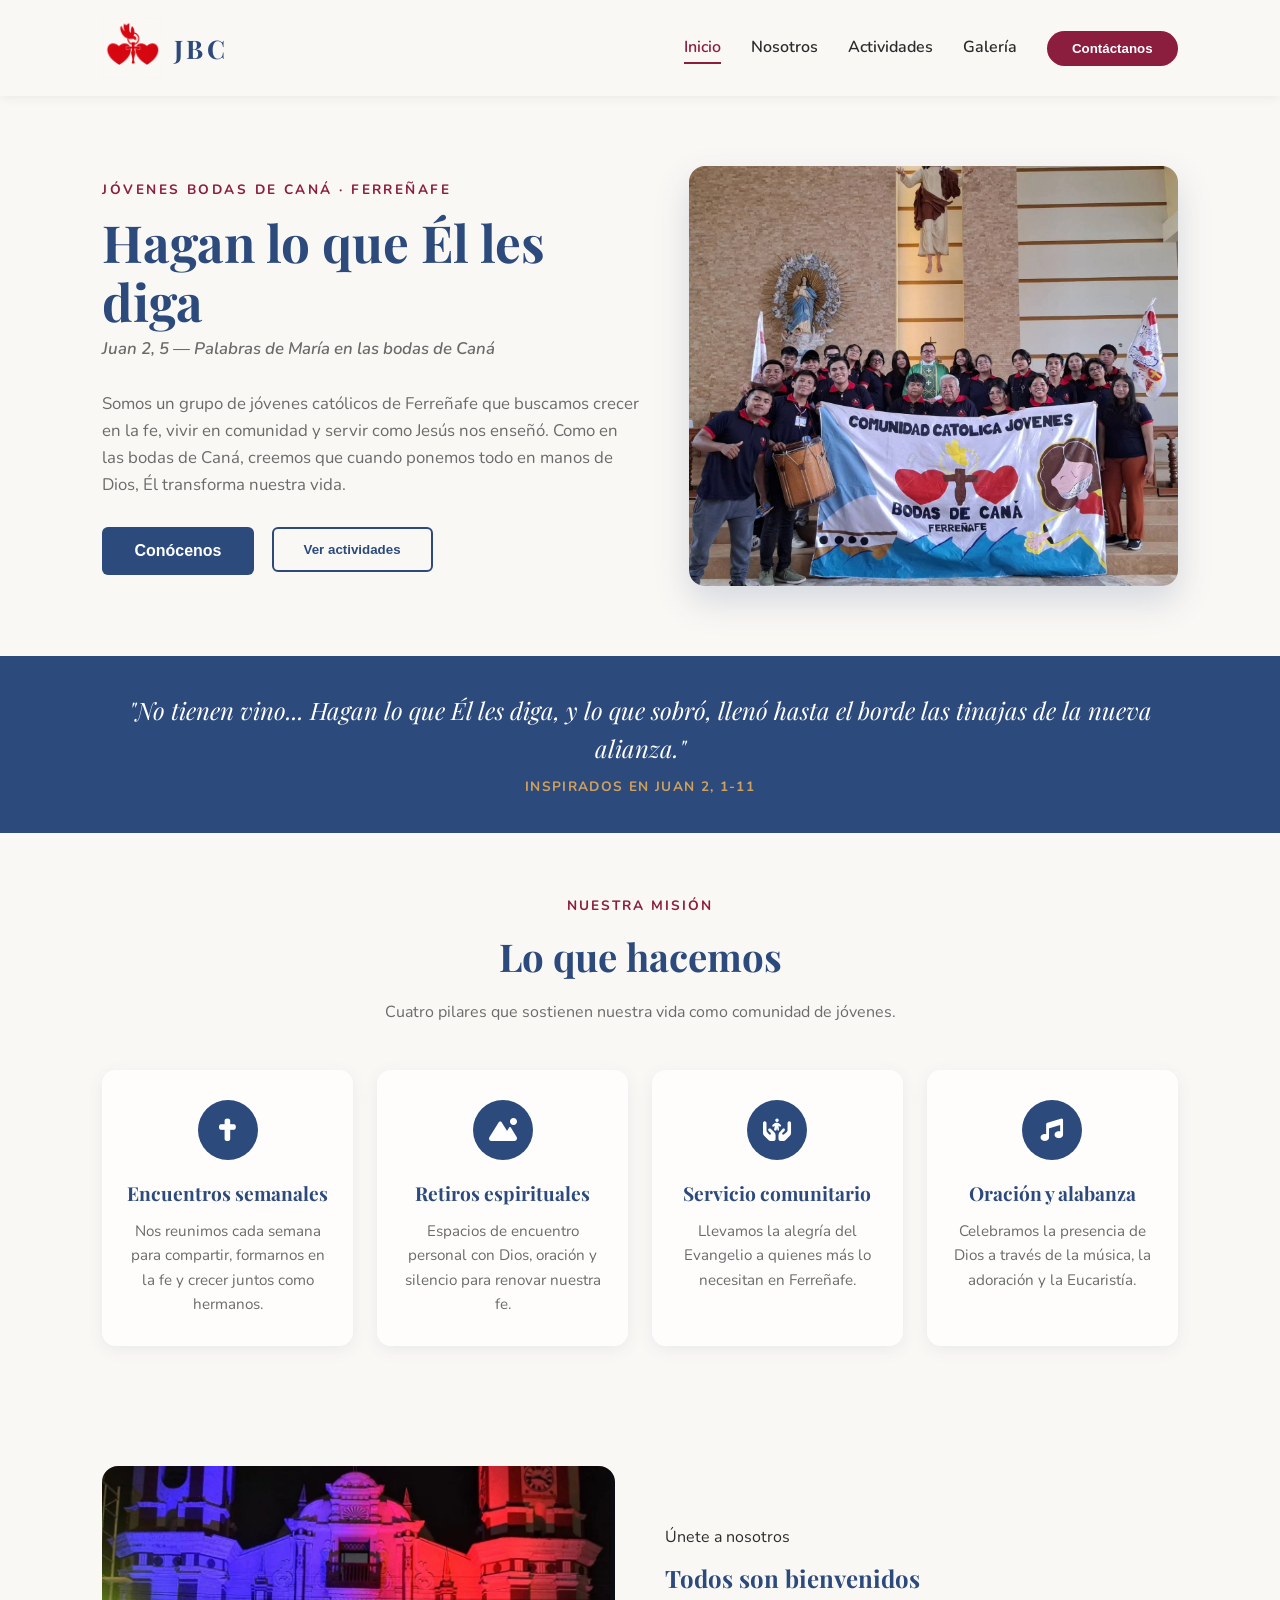
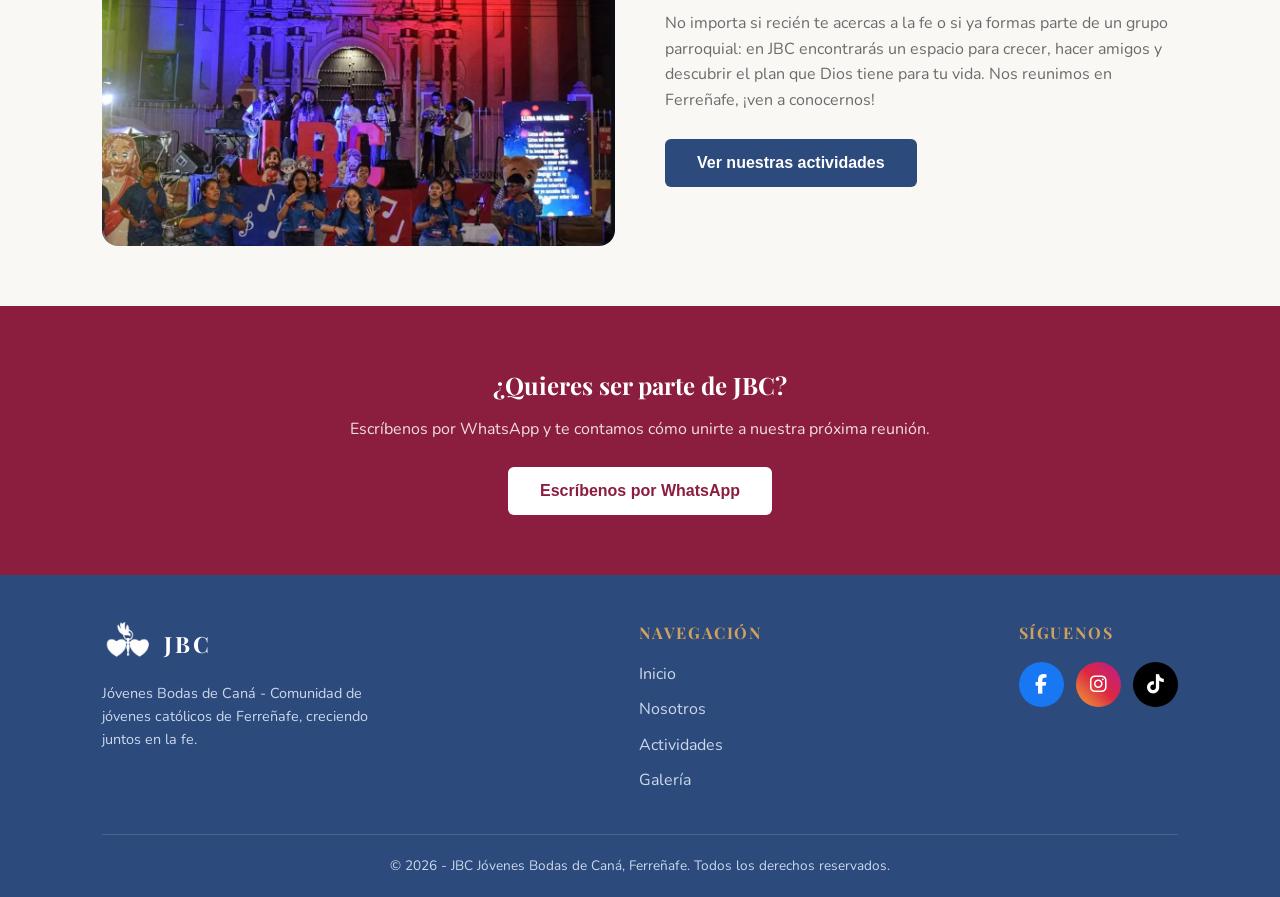
==== index.html @ 8af9268d "Add files via upload" ====
<!DOCTYPE html>
<html lang="es">
<head>
    <meta charset="UTF-8">
    <meta name="viewport" content="width=device-width, initial-scale=1.0">
    <title>JBC - Jóvenes Bodas de Caná</title>
    <link rel="stylesheet" href="estilo-base.css">
    <link rel="stylesheet" href="estilo-inicio.css">
    <link rel="icon" href="LOGO-BLANCO.png" type="image/x-icon">
    <link rel="stylesheet" href="https://cdnjs.cloudflare.com/ajax/libs/font-awesome/6.5.0/css/all.min.css">
    <link rel="preconnect" href="https://fonts.googleapis.com">
    <link href="https://fonts.googleapis.com/css2?family=Playfair+Display:wght@600;700&family=Nunito:wght@400;600;700&display=swap" rel="stylesheet">
</head>
<body>

    <!-- Navegación -->
    <nav class="navbar">
        <div class="logo">
            <img src="JBC-LOGO.png" alt="Logo JBC">
            <strong>JBC</strong>
        </div>
        <ul class="nav-links">
            <li><a href="index.html" class="active">Inicio</a></li>
            <li><a href="nosotros.html">Nosotros</a></li>
            <li><a href="actividades.html">Actividades</a></li>
            <li><a href="galeria.html">Galería</a></li>
            <li><a href="https://wa.me/51992684999" target="_blank"><button class="btn-contacto">Contáctanos</button></a></li>
        </ul>
    </nav>

    <!-- HERO -->
    <header class="hero">
        <div class="hero-text fade-in">
            <span class="hero-eyebrow">Jóvenes Bodas de Caná · Ferreñafe</span>
            <h1>Hagan lo que Él les diga</h1>
            <p class="hero-cita-ref">Juan 2, 5 — Palabras de María en las bodas de Caná</p>
            <p>
                Somos un grupo de jóvenes católicos de Ferreñafe que buscamos crecer en
                la fe, vivir en comunidad y servir como Jesús nos enseñó. Como en las
                bodas de Caná, creemos que cuando ponemos todo en manos de Dios,
                Él transforma nuestra vida.
            </p>
            <div class="hero-botones">
                <a href="nosotros.html"><button class="btn-main">Conócenos</button></a>
                <a href="actividades.html"><button class="btn-outline">Ver actividades</button></a>
            </div>
        </div>
        <div class="hero-img fade-in">
            <img src="JBC-REUNIDOS.jpg" alt="Jóvenes de la comunidad JBC reunidos">
        </div>
    </header>

    <!-- FRANJA DE VERSÍCULO -->
    <section class="franja-cita">
        <p class="versiculo">"No tienen vino... Hagan lo que Él les diga, y lo que sobró,
            llenó hasta el borde las tinajas de la nueva alianza."</p>
        <p class="referencia">Inspirados en Juan 2, 1-11</p>
    </section>

    <!-- LO QUE HACEMOS -->
    <main class="container">
        <div class="section-header">
            <span class="eyebrow">Nuestra misión</span>
            <h2>Lo que hacemos</h2>
            <p>Cuatro pilares que sostienen nuestra vida como comunidad de jóvenes.</p>
        </div>
        <div class="grid">
            <div class="card fade-in">
                <div class="card-icono"><i class="fa-solid fa-cross"></i></div>
                <h3>Encuentros semanales</h3>
                <p>Nos reunimos cada semana para compartir, formarnos en la fe y crecer juntos como hermanos.</p>
            </div>
            <div class="card fade-in">
                <div class="card-icono"><i class="fa-solid fa-mountain-sun"></i></div>
                <h3>Retiros espirituales</h3>
                <p>Espacios de encuentro personal con Dios, oración y silencio para renovar nuestra fe.</p>
            </div>
            <div class="card fade-in">
                <div class="card-icono"><i class="fa-solid fa-hands-holding-child"></i></div>
                <h3>Servicio comunitario</h3>
                <p>Llevamos la alegría del Evangelio a quienes más lo necesitan en Ferreñafe.</p>
            </div>
            <div class="card fade-in">
                <div class="card-icono"><i class="fa-solid fa-music"></i></div>
                <h3>Oración y alabanza</h3>
                <p>Celebramos la presencia de Dios a través de la música, la adoración y la Eucaristía.</p>
            </div>
        </div>
    </main>

    <!-- PRÓXIMO EVENTO DESTACADO -->
    <section class="container destacado">
        <div class="destacado-img fade-in">
            <img src="JBC-ACTIVIDADS.jpg" alt="Actividad de la comunidad JBC">
        </div>
        <div class="destacado-texto fade-in">
            <span class="eyebrow">Únete a nosotros</span>
            <h2>Todos son bienvenidos</h2>
            <p>
                No importa si recién te acercas a la fe o si ya formas parte de un grupo
                parroquial: en JBC encontrarás un espacio para crecer, hacer amigos y
                descubrir el plan que Dios tiene para tu vida. Nos reunimos en Ferreñafe,
                ¡ven a conocernos!
            </p>
            <a href="actividades.html"><button class="btn-main">Ver nuestras actividades</button></a>
        </div>
    </section>

    <!-- CTA CONTACTO -->
    <section class="cta-banner">
        <h2>¿Quieres ser parte de JBC?</h2>
        <p>Escríbenos por WhatsApp y te contamos cómo unirte a nuestra próxima reunión.</p>
        <a href="https://wa.me/51992684999" target="_blank"><button class="btn-main">Escríbenos por WhatsApp</button></a>
    </section>

    <!-- FOOTER -->
    <footer>
        <div class="footer-container">
            <div class="footer-brand">
                <div class="logo">
                    <img src="LOGO-BLANCO.png" alt="Logo JBC">
                    <strong>JBC</strong>
                </div>
                <p>Jóvenes Bodas de Caná - Comunidad de jóvenes católicos de Ferreñafe, creciendo juntos en la fe.</p>
            </div>

            <div class="footer-nav">
                <h4>Navegación</h4>
                <ul>
                    <li><a href="index.html">Inicio</a></li>
                    <li><a href="nosotros.html">Nosotros</a></li>
                    <li><a href="actividades.html">Actividades</a></li>
                    <li><a href="galeria.html">Galería</a></li>
                </ul>
            </div>

            <div class="footer-social">
                <h4>Síguenos</h4>
                <div class="social-icons">
                    <a href="https://www.facebook.com/jesuss.2019" target="_blank" class="social-btn facebook">
                        <i class="fab fa-facebook-f"></i>
                    </a>
                    <a href="https://www.instagram.com/jovenesbodasdecanaferrenafe/" target="_blank" class="social-btn instagram">
                        <i class="fab fa-instagram"></i>
                    </a>
                    <a href="https://www.tiktok.com/@jvenes.bodasdecan" target="_blank" class="social-btn tiktok">
                        <i class="fab fa-tiktok"></i>
                    </a>
                </div>
            </div>
        </div>

        <div class="footer-bottom">
            <p>&copy; 2026 - JBC Jóvenes Bodas de Caná, Ferreñafe. Todos los derechos reservados.</p>
        </div>
    </footer>

</body>
</html>
---- estilo-base.css ----
/* ============================================
   JBC - Jóvenes Bodas de Caná
   Hoja de estilos base (compartida en todas las páginas)
   Paleta inspirada en las bodas de Caná:
   blanco (pureza), azul (María) y rojo vino (el vino nuevo, Jn 2)
============================================ */

:root {
    --azul-cana: #2c4a7c;
    --azul-claro: #5d7fb9;
    --rojo-vino: #8b1e3f;
    --rojo-vino-claro: #b3334f;
    --blanco-calido: #faf8f5;
    --crema: #f1ece4;
    --texto: #2b2b2b;
    --texto-suave: #6b6b6b;
    --dorado: #cfa15c;
}

* {
    margin: 0;
    padding: 0;
    box-sizing: border-box;
}

body {
    font-family: 'Nunito', 'Segoe UI', Tahoma, Geneva, Verdana, sans-serif;
    color: var(--texto);
    background-color: var(--blanco-calido);
    line-height: 1.6;
}

h1, h2, h3, h4 {
    font-family: 'Playfair Display', 'Georgia', serif;
    color: var(--azul-cana);
}

a { text-decoration: none; }

img { max-width: 100%; display: block; }

/* ============ NAVBAR ============ */
.navbar {
    display: flex;
    justify-content: space-between;
    align-items: center;
    padding: 18px 8%;
    background-color: var(--blanco-calido);
    box-shadow: 0 2px 10px rgba(0, 0, 0, 0.06);
    position: sticky;
    top: 0;
    z-index: 100;
}

.logo {
    display: flex;
    align-items: center;
    gap: 12px;
}

.logo img {
    width: 60px;
    height: 60px;
    object-fit: contain;
}

.logo strong {
    font-family: 'Playfair Display', serif;
    font-size: 1.6rem;
    letter-spacing: 0.12em;
    color: var(--azul-cana);
    text-transform: uppercase;
}

.nav-links {
    display: flex;
    list-style: none;
    gap: 30px;
    align-items: center;
}

.nav-links a {
    color: var(--texto);
    font-weight: 600;
    transition: color 0.2s ease;
}

.nav-links a:hover {
    color: var(--rojo-vino);
}

.nav-links .active {
    color: var(--rojo-vino);
    border-bottom: 2px solid var(--rojo-vino);
    padding-bottom: 4px;
}

.btn-contacto {
    background: var(--rojo-vino);
    color: #fff;
    padding: 10px 25px;
    border-radius: 30px;
    border: none;
    font-weight: 700;
    cursor: pointer;
    transition: background 0.25s ease, transform 0.2s ease;
}

.btn-contacto:hover {
    background: var(--rojo-vino-claro);
    transform: translateY(-2px);
}

/* ============ BOTONES GENERALES ============ */
.btn-main {
    background: var(--azul-cana);
    color: #fff;
    border: none;
    padding: 15px 32px;
    border-radius: 6px;
    font-weight: 700;
    font-size: 1rem;
    cursor: pointer;
    transition: all 0.3s ease;
    display: inline-block;
}

.btn-main:hover {
    background: var(--rojo-vino);
    transform: scale(1.05);
}

.btn-outline {
    background: transparent;
    color: var(--azul-cana);
    border: 2px solid var(--azul-cana);
    padding: 13px 30px;
    border-radius: 6px;
    font-weight: 700;
    cursor: pointer;
    transition: all 0.3s ease;
    display: inline-block;
}

.btn-outline:hover {
    background: var(--azul-cana);
    color: #fff;
}

/* ============ ANIMACIONES ============ */
@keyframes fadeInUp {
    from { opacity: 0; transform: translateY(30px); }
    to { opacity: 1; transform: translateY(0); }
}

.fade-in {
    opacity: 0;
    animation: fadeInUp 0.9s ease-out forwards;
}

.fade-in:nth-child(1) { animation-delay: 0.1s; }
.fade-in:nth-child(2) { animation-delay: 0.25s; }
.fade-in:nth-child(3) { animation-delay: 0.4s; }
.fade-in:nth-child(4) { animation-delay: 0.55s; }
.fade-in:nth-child(5) { animation-delay: 0.7s; }
.fade-in:nth-child(6) { animation-delay: 0.85s; }

/* ============ FRANJA DE CITA (versículo) ============ */
.franja-cita {
    background: var(--azul-cana);
    color: #fff;
    text-align: center;
    padding: 35px 10%;
}

.franja-cita p.versiculo {
    font-family: 'Playfair Display', serif;
    font-size: 1.5rem;
    font-style: italic;
    margin-bottom: 8px;
}

.franja-cita p.referencia {
    color: var(--dorado);
    font-weight: 700;
    letter-spacing: 0.1em;
    text-transform: uppercase;
    font-size: 0.85rem;
}

/* ============ SECCIONES GENERALES ============ */
.container {
    padding: 60px 8%;
}

.section-header {
    text-align: center;
    max-width: 700px;
    margin: 0 auto 45px;
}

.section-header span.eyebrow {
    color: var(--rojo-vino);
    font-weight: 700;
    letter-spacing: 0.15em;
    text-transform: uppercase;
    font-size: 0.85rem;
}

.section-header h2 {
    font-size: 2.4rem;
    margin: 8px 0 12px;
}

.section-header p {
    color: var(--texto-suave);
}

/* ============ CTA WHATSAPP (banner) ============ */
.cta-banner {
    background: var(--rojo-vino);
    color: #fff;
    text-align: center;
    padding: 60px 8%;
    border-radius: 0;
}

.cta-banner h2 {
    color: #fff;
    margin-bottom: 12px;
}

.cta-banner p {
    margin-bottom: 25px;
    color: #f3dde2;
}

.cta-banner .btn-main {
    background: #fff;
    color: var(--rojo-vino);
}

.cta-banner .btn-main:hover {
    background: var(--azul-cana);
    color: #fff;
}

/* ============ FOOTER ============ */
footer {
    background-color: var(--azul-cana);
    color: var(--blanco-calido);
    padding: 45px 8% 20px;
    margin-top: 0;
}

.footer-container {
    display: flex;
    justify-content: space-between;
    align-items: flex-start;
    gap: 40px;
    margin-bottom: 30px;
    flex-wrap: wrap;
}

.footer-brand .logo strong {
    color: #fff;
    font-size: 1.4rem;
}

.footer-brand .logo img {
    width: 50px;
    height: 50px;
    filter: brightness(0) invert(1);
}

.footer-brand p {
    color: #cdd9ec;
    font-size: 0.9rem;
    max-width: 280px;
    margin-top: 12px;
}

.footer-nav h4,
.footer-social h4 {
    font-size: 1rem;
    margin-bottom: 16px;
    letter-spacing: 0.1em;
    color: var(--dorado);
    text-transform: uppercase;
}

.footer-nav ul {
    list-style: none;
}

.footer-nav ul li {
    margin-bottom: 10px;
}

.footer-nav ul li a {
    color: #cdd9ec;
    transition: color 0.2s ease;
}

.footer-nav ul li a:hover {
    color: #fff;
}

.social-icons {
    display: flex;
    gap: 12px;
}

.social-btn {
    width: 45px;
    height: 45px;
    border-radius: 50%;
    display: flex;
    align-items: center;
    justify-content: center;
    font-size: 1.2rem;
    color: white;
    transition: transform 0.2s, opacity 0.2s;
}

.social-btn:hover {
    transform: scale(1.1);
    opacity: 0.9;
}

.facebook { background-color: #1877f2; }
.instagram { background: linear-gradient(45deg, #f09433, #e6683c, #dc2743, #cc2366, #bc1888); }
.whatsapp { background-color: #25d366; }
.tiktok { background-color: #000000; }

.footer-bottom {
    border-top: 1px solid rgba(255, 255, 255, 0.15);
    padding-top: 20px;
    text-align: center;
    color: #cdd9ec;
    font-size: 0.85rem;
}

/* ============ RESPONSIVE GENERAL ============ */
@media (max-width: 1024px) {
    .section-header h2 { font-size: 2rem; }
}

@media (max-width: 768px) {
    .navbar {
        flex-direction: column;
        padding: 15px 5%;
        gap: 12px;
    }
    .nav-links {
        gap: 14px;
        flex-wrap: wrap;
        justify-content: center;
        font-size: 0.9rem;
    }
    .logo img { width: 50px; height: 50px; }
    .logo strong { font-size: 1.2rem; }

    .container { padding: 40px 5%; }

    .footer-container {
        flex-direction: column;
        gap: 25px;
    }
}

@media (max-width: 480px) {
    .section-header h2 { font-size: 1.6rem; }
    .franja-cita p.versiculo { font-size: 1.15rem; }
}
---- estilo-inicio.css ----
/* ============================================
   Estilos específicos de la página de Inicio
============================================ */

body {
    background-image: url("img/fondo-jbc.png");
    background-size: cover;
    background-position: center;
    background-repeat: no-repeat;
    background-attachment: fixed;
}

/* HERO */
.hero {
    display: grid;
    grid-template-columns: 1.1fr 1fr;
    gap: 50px;
    padding: 70px 8%;
    align-items: center;
}

.hero-eyebrow {
    color: var(--rojo-vino);
    font-weight: 700;
    letter-spacing: 0.18em;
    text-transform: uppercase;
    font-size: 0.85rem;
}

.hero-text h1 {
    font-size: 3.2rem;
    line-height: 1.15;
    margin: 10px 0 6px;
}

.hero-cita-ref {
    color: var(--azul-claro);
    font-style: italic;
    font-weight: 600;
    margin-bottom: 18px;
}

.hero-text p {
    color: var(--texto-suave);
    margin-bottom: 28px;
    font-size: 1.05rem;
}

.hero-botones {
    display: flex;
    gap: 18px;
    flex-wrap: wrap;
}

.hero-img img {
    width: 100%;
    height: 420px;
    object-fit: cover;
    border-radius: 16px;
    box-shadow: 0 15px 35px rgba(44, 74, 124, 0.18);
}

/* GRID DE TARJETAS "LO QUE HACEMOS" */
.grid {
    display: grid;
    grid-template-columns: repeat(4, 1fr);
    gap: 24px;
}

.card {
    background: rgba(255, 255, 255, 0.7);
    backdrop-filter: blur(10px);
    -webkit-backdrop-filter: blur(10px);
    border-radius: 14px;
    padding: 30px 22px;
    text-align: center;
    box-shadow: 0 4px 16px rgba(44, 74, 124, 0.08);
    transition: transform 0.3s ease, box-shadow 0.3s ease;
}

.card:hover {
    transform: translateY(-8px);
    box-shadow: 0 12px 24px rgba(139, 30, 63, 0.15);
}

.card-icono {
    width: 60px;
    height: 60px;
    margin: 0 auto 18px;
    border-radius: 50%;
    background: var(--azul-cana);
    color: #fff;
    display: flex;
    align-items: center;
    justify-content: center;
    font-size: 1.4rem;
}

.card h3 {
    margin-bottom: 10px;
    font-size: 1.2rem;
}

.card p {
    color: var(--texto-suave);
    font-size: 0.95rem;
}

/* SECCIÓN DESTACADA */
.destacado {
    display: grid;
    grid-template-columns: 1fr 1fr;
    gap: 50px;
    align-items: center;
}

.destacado-img img {
    width: 100%;
    height: 380px;
    object-fit: cover;
    border-radius: 16px;
}

.destacado-texto h2 {
    margin: 8px 0 14px;
}

.destacado-texto p {
    color: var(--texto-suave);
    margin-bottom: 26px;
}

/* ============ RESPONSIVE ============ */
@media (max-width: 1024px) {
    .hero { grid-template-columns: 1fr; text-align: center; }
    .hero-botones { justify-content: center; }
    .hero-img img { height: 320px; }
    .grid { grid-template-columns: repeat(2, 1fr); }
    .destacado { grid-template-columns: 1fr; }
    .destacado-img img { height: 280px; }
}

@media (max-width: 768px) {
    .hero { padding: 40px 5%; }
    .hero-text h1 { font-size: 2.2rem; }
    body { background-attachment: scroll; }
}

@media (max-width: 480px) {
    .grid { grid-template-columns: 1fr; }
    .hero-text h1 { font-size: 1.8rem; }
}
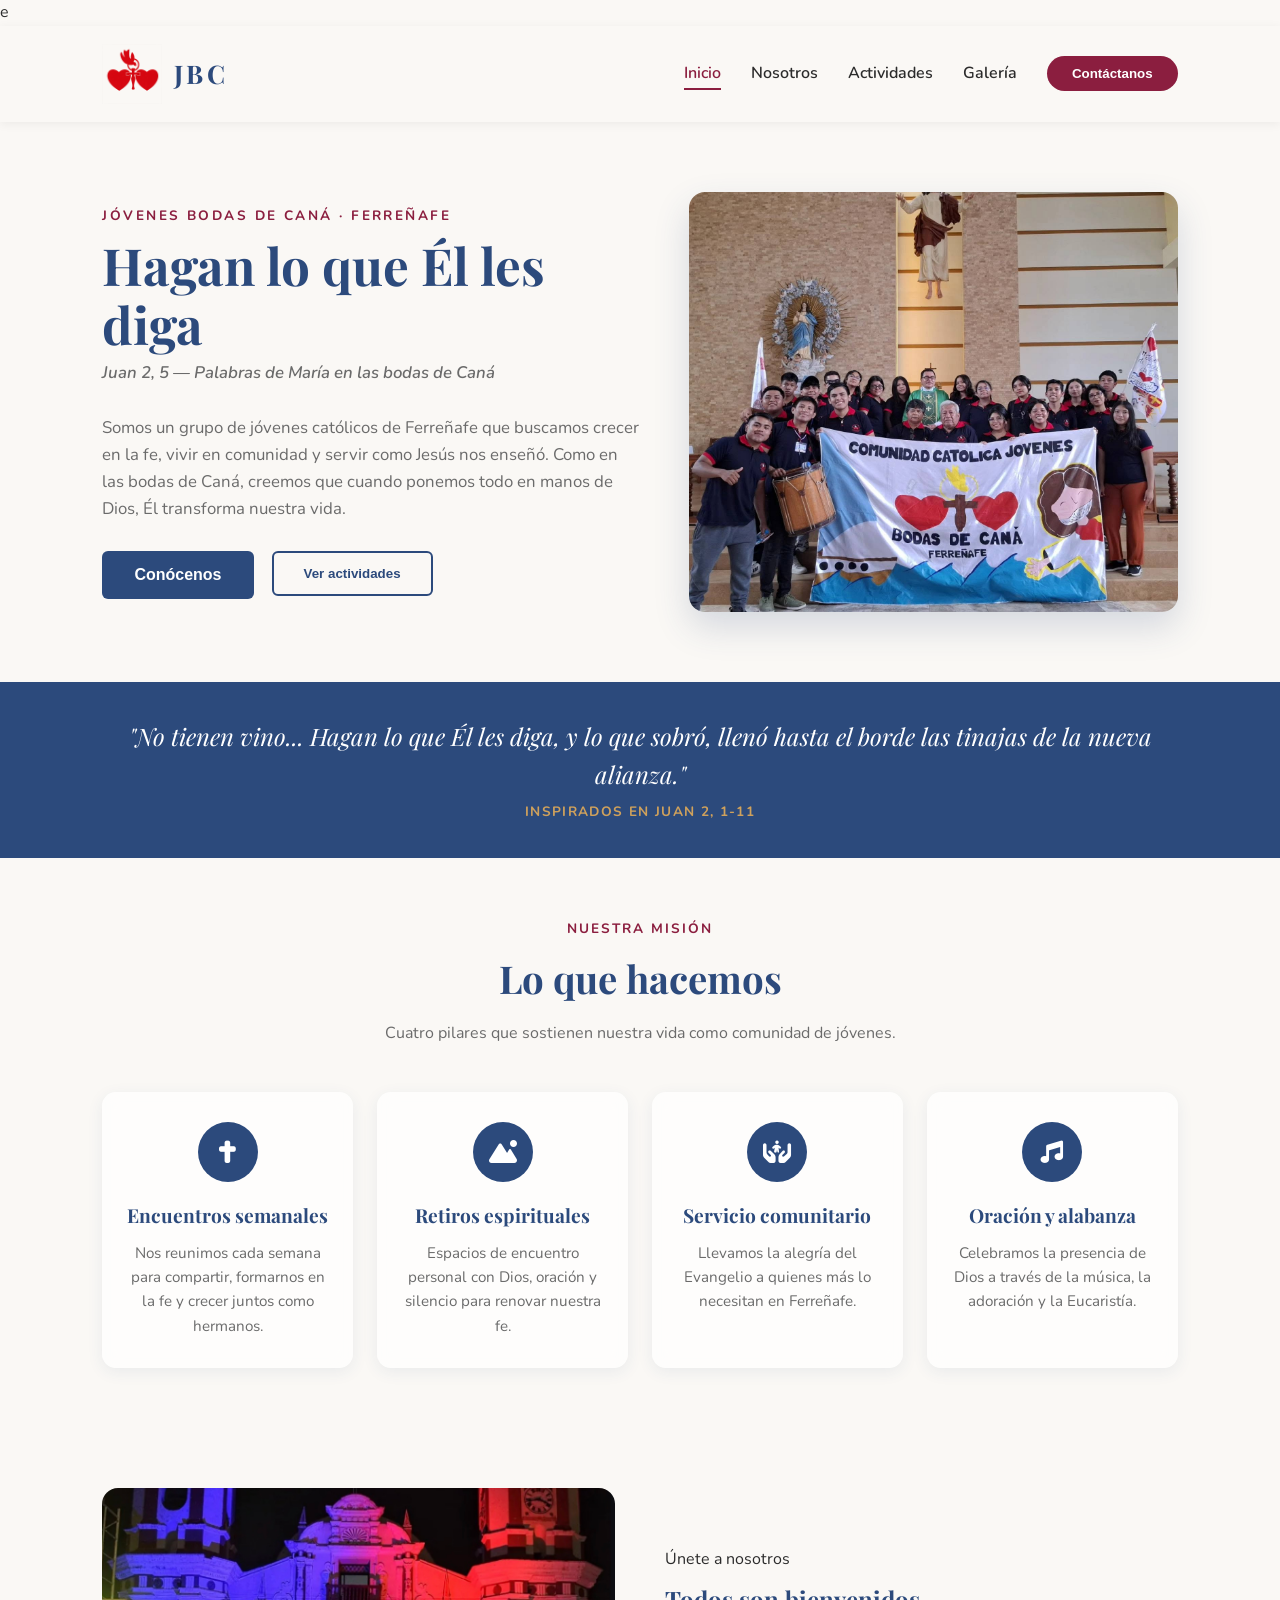
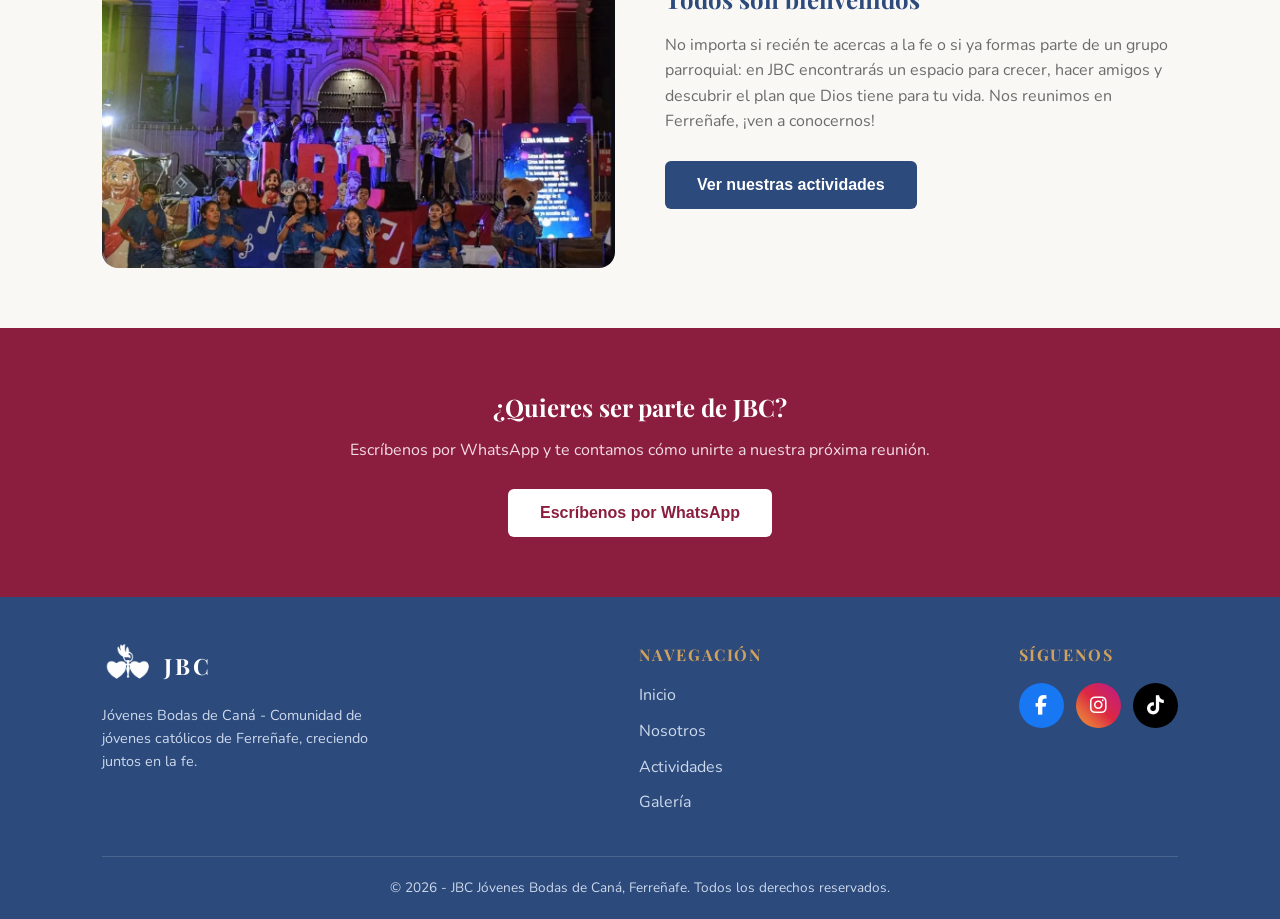
==== commit 8e037b04: "Update index.html" ====
--- a/index.html
+++ b/index.html
@@ -1,9 +1,13 @@
-<!DOCTYPE html>
+e<!DOCTYPE html>
 <html lang="es">
 <head>
     <meta charset="UTF-8">
     <meta name="viewport" content="width=device-width, initial-scale=1.0">
+    <meta name="google-site-verification" content="wLQmNHPZhrM8KgtEKx9du1g3mKqXCn45T660OXSoqeU" />
+    <meta name="description" content="Página oficial de la comunidad católica Jóvenes Bodas de Caná (JBC) en Ferreñafe. Conoce nuestras actividades, retiros y encuentros semanales.">
+    <meta name="keywords" content="JBC Ferreñafe, JBC, Jovenes Bodas de Cana, Ferreñafe católico, retiros Ferreñafe">
     <title>JBC - Jóvenes Bodas de Caná</title>
+    <link rel="icon" type="LOGO-BLANCO.png" href="favicon.png">
     <link rel="stylesheet" href="estilo-base.css">
     <link rel="stylesheet" href="estilo-inicio.css">
     <link rel="icon" href="LOGO-BLANCO.png" type="image/x-icon">
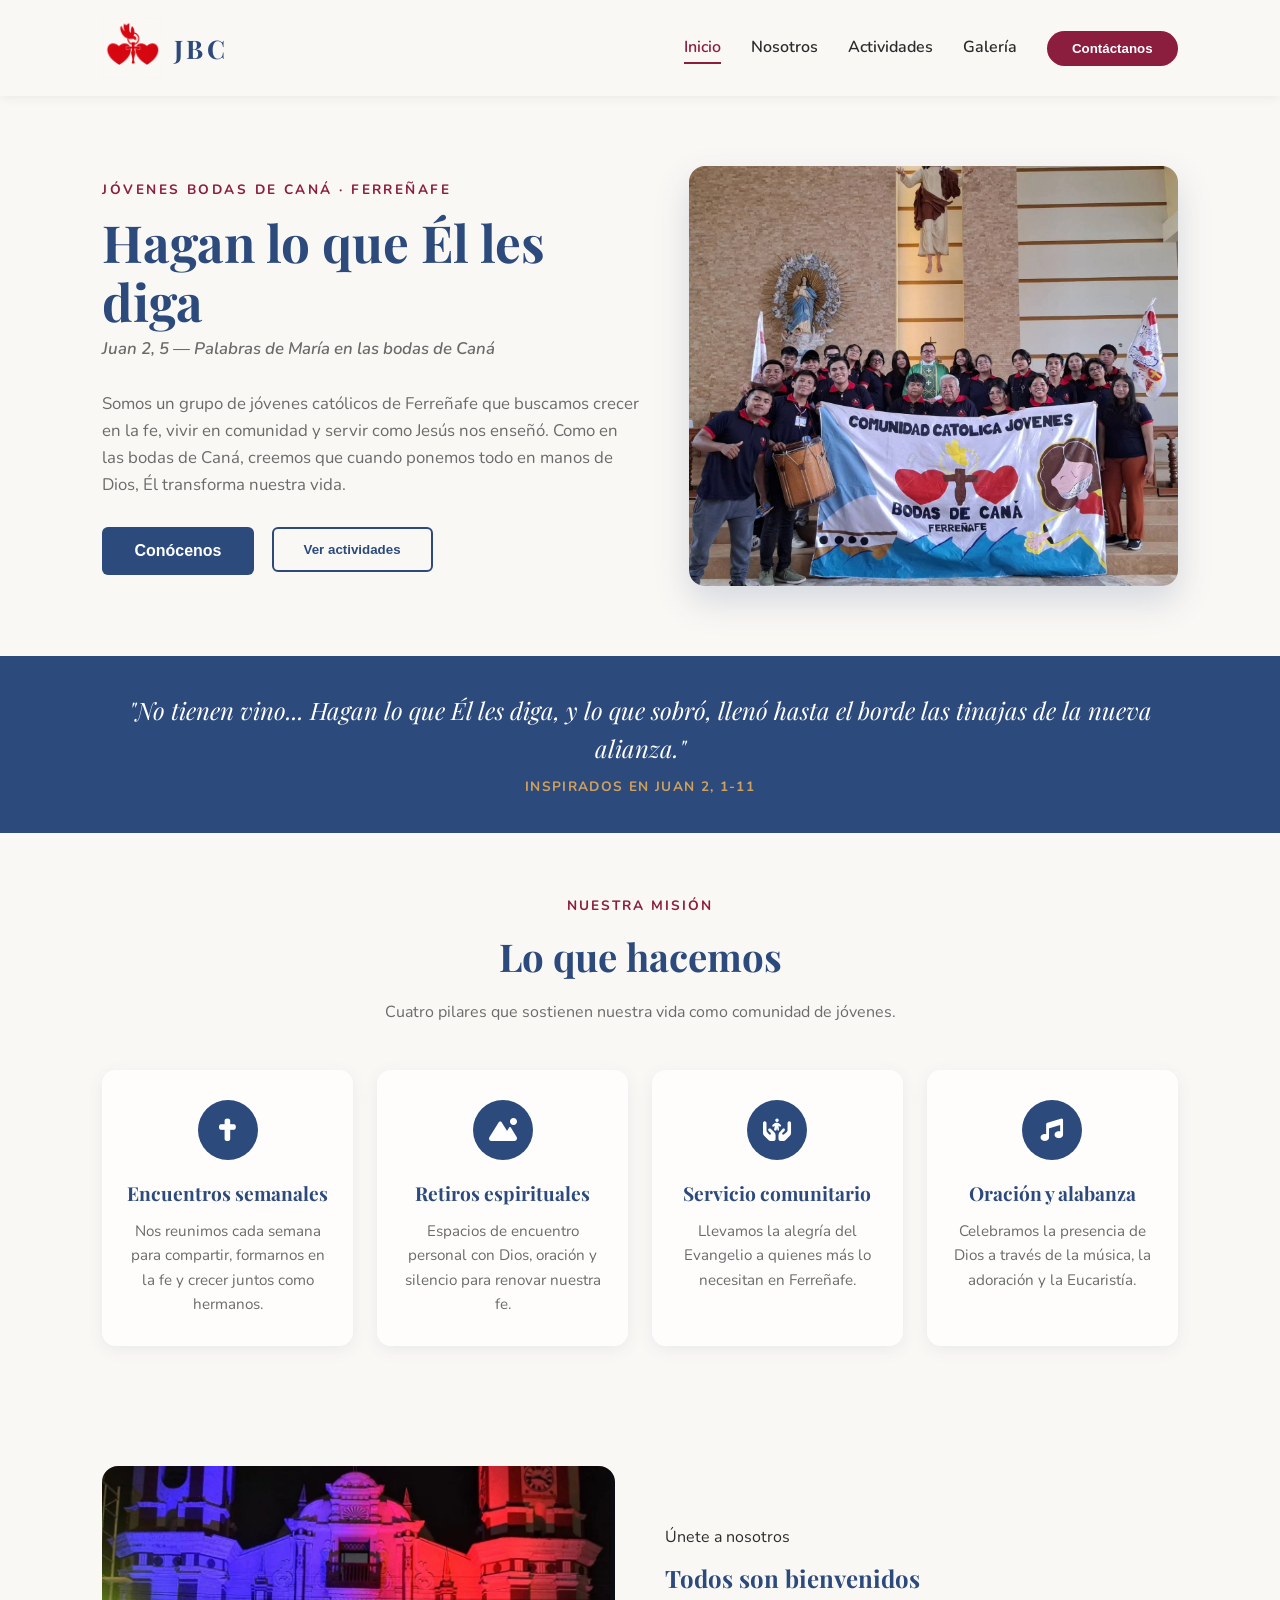
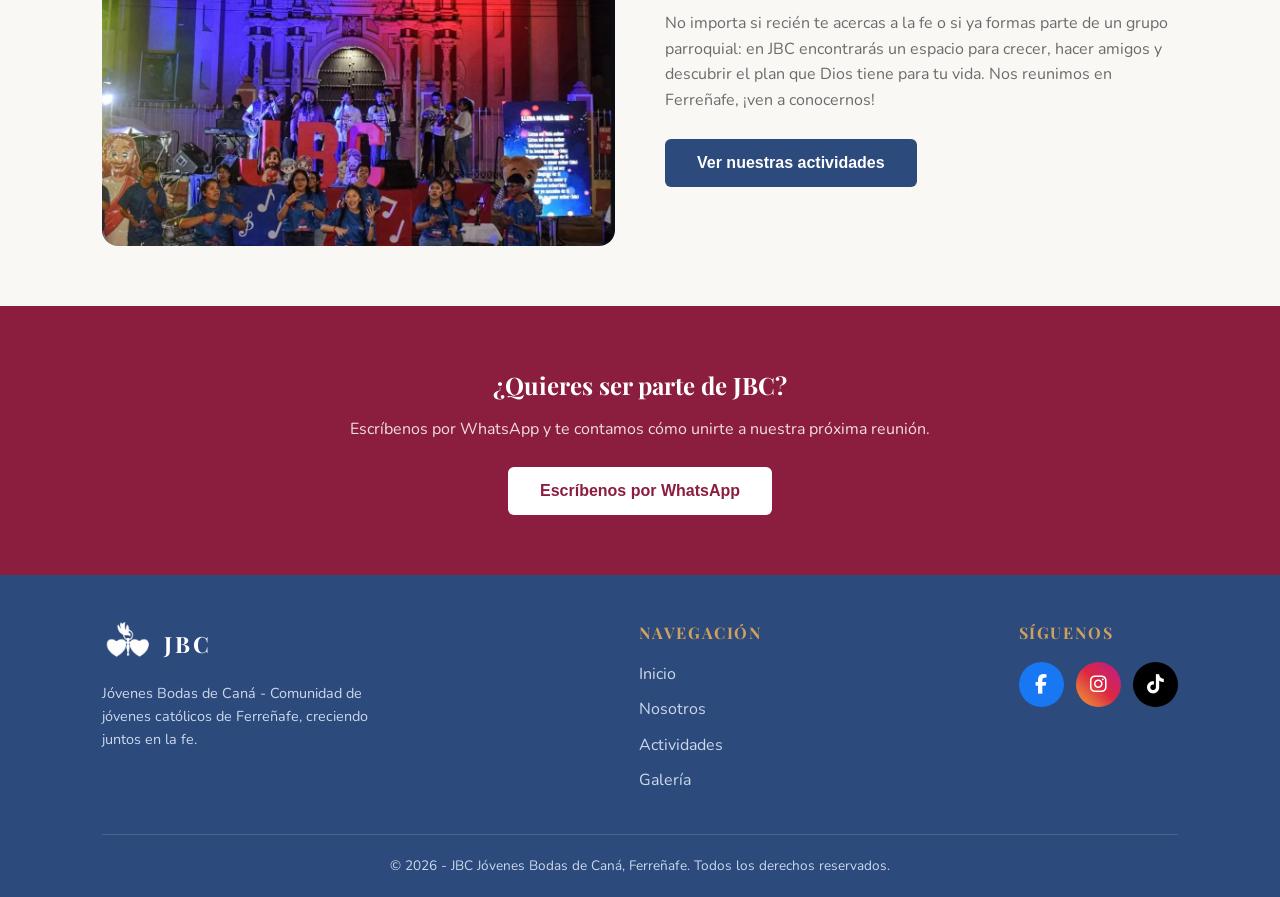
==== commit e6eafad5: "Update index.html" ====
--- a/index.html
+++ b/index.html
@@ -1,4 +1,4 @@
-e<!DOCTYPE html>
+<!DOCTYPE html>
 <html lang="es">
 <head>
     <meta charset="UTF-8">
@@ -6,11 +6,28 @@
     <meta name="google-site-verification" content="wLQmNHPZhrM8KgtEKx9du1g3mKqXCn45T660OXSoqeU" />
     <meta name="description" content="Página oficial de la comunidad católica Jóvenes Bodas de Caná (JBC) en Ferreñafe. Conoce nuestras actividades, retiros y encuentros semanales.">
     <meta name="keywords" content="JBC Ferreñafe, JBC, Jovenes Bodas de Cana, Ferreñafe católico, retiros Ferreñafe">
+
+    <script type="application/ld+json">
+    {
+      "@context": "https://schema.org",
+      "@type": "Organization",
+      "name": "JBC Ferreñafe",
+      "alternateName": "Jóvenes Bodas de Caná",
+      "url": "https://jbcferrenafe.github.io/",
+      "logo": "https://jbcferrenafe.github.io/LOGO-BLANCO.png",
+      "sameAs": [
+        "https://www.instagram.com/jovenesbodasdecanaferrenafe/",
+        "https://www.facebook.com/jesuss.2019",
+        "https://www.tiktok.com/@jvenes.bodasdecan"
+      ],
+      "description": "Comunidad católica de jóvenes de Ferreñafe"
+    }
+    </script>
+
     <title>JBC - Jóvenes Bodas de Caná</title>
-    <link rel="icon" type="LOGO-BLANCO.png" href="favicon.png">
+    <link rel="icon" type="image/png" href="LOGO-BLANCO.png">
     <link rel="stylesheet" href="estilo-base.css">
     <link rel="stylesheet" href="estilo-inicio.css">
-    <link rel="icon" href="LOGO-BLANCO.png" type="image/x-icon">
     <link rel="stylesheet" href="https://cdnjs.cloudflare.com/ajax/libs/font-awesome/6.5.0/css/all.min.css">
     <link rel="preconnect" href="https://fonts.googleapis.com">
     <link href="https://fonts.googleapis.com/css2?family=Playfair+Display:wght@600;700&family=Nunito:wght@400;600;700&display=swap" rel="stylesheet">
